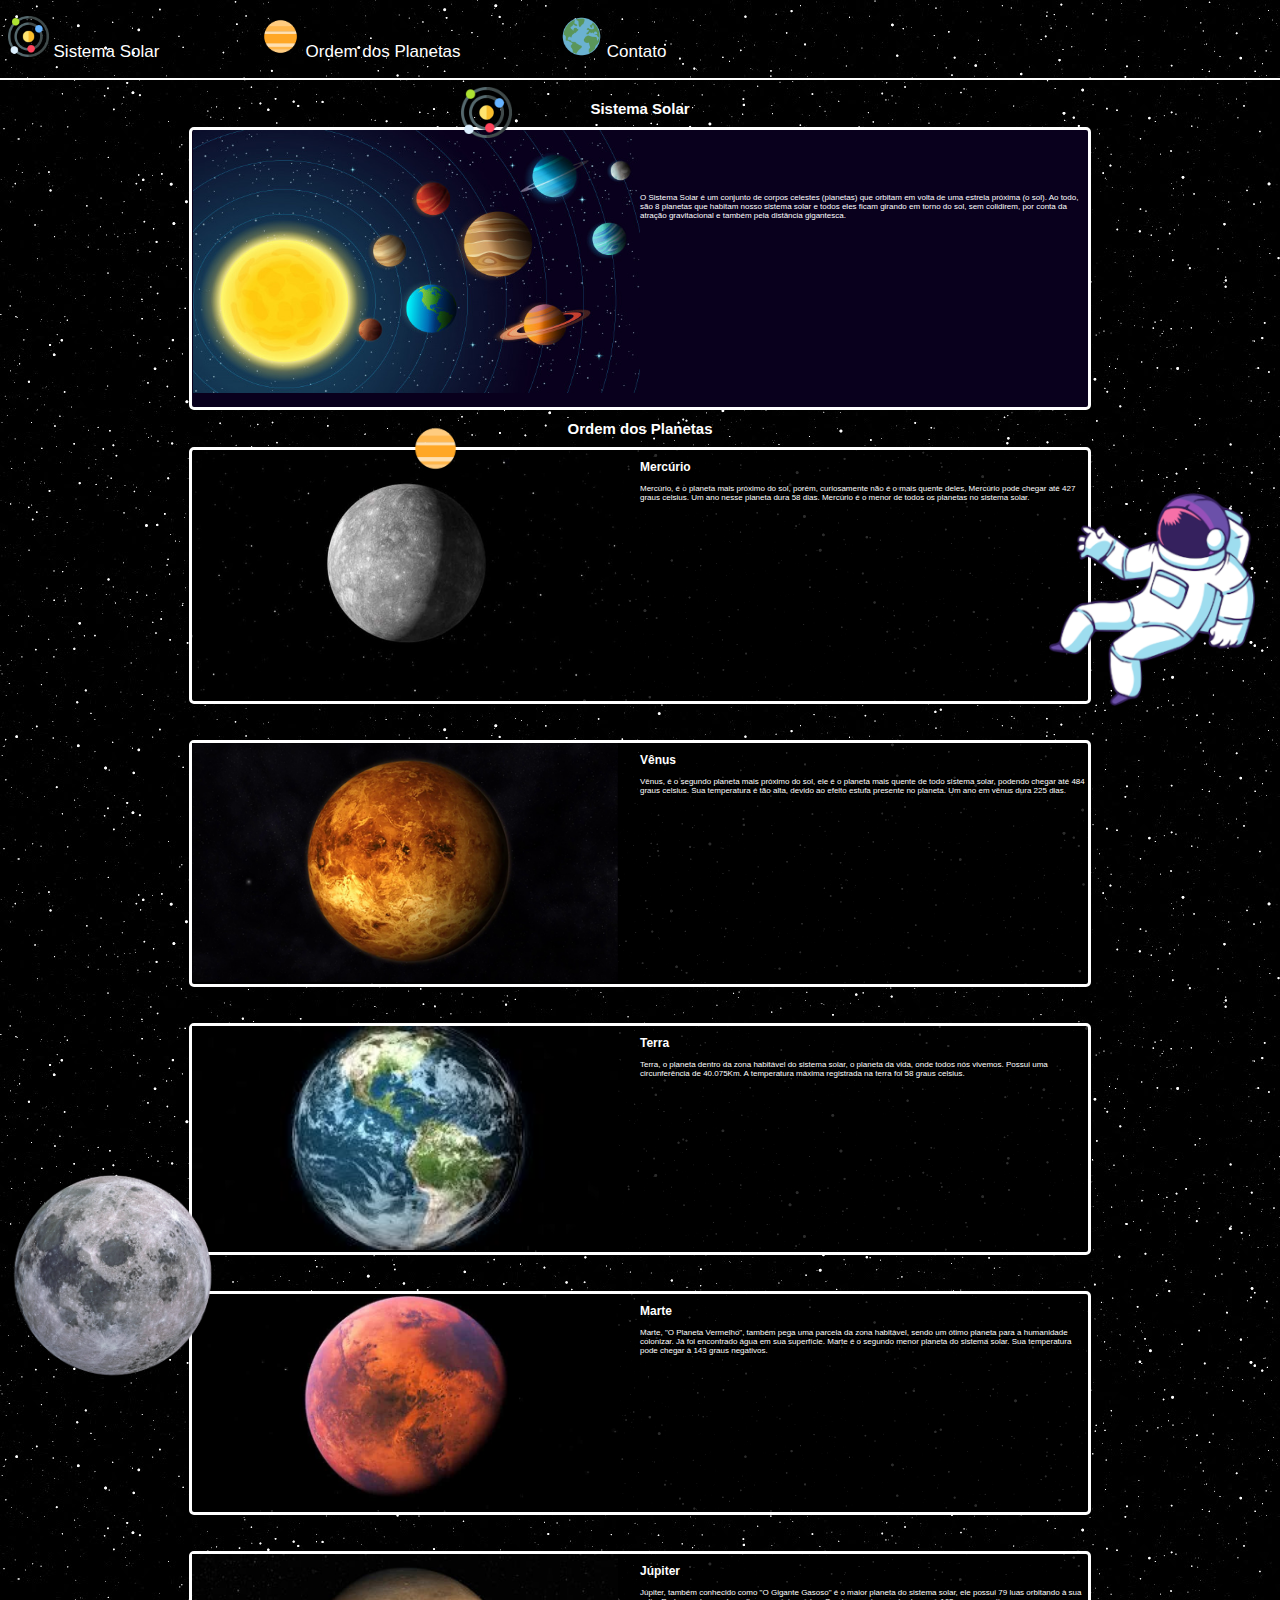
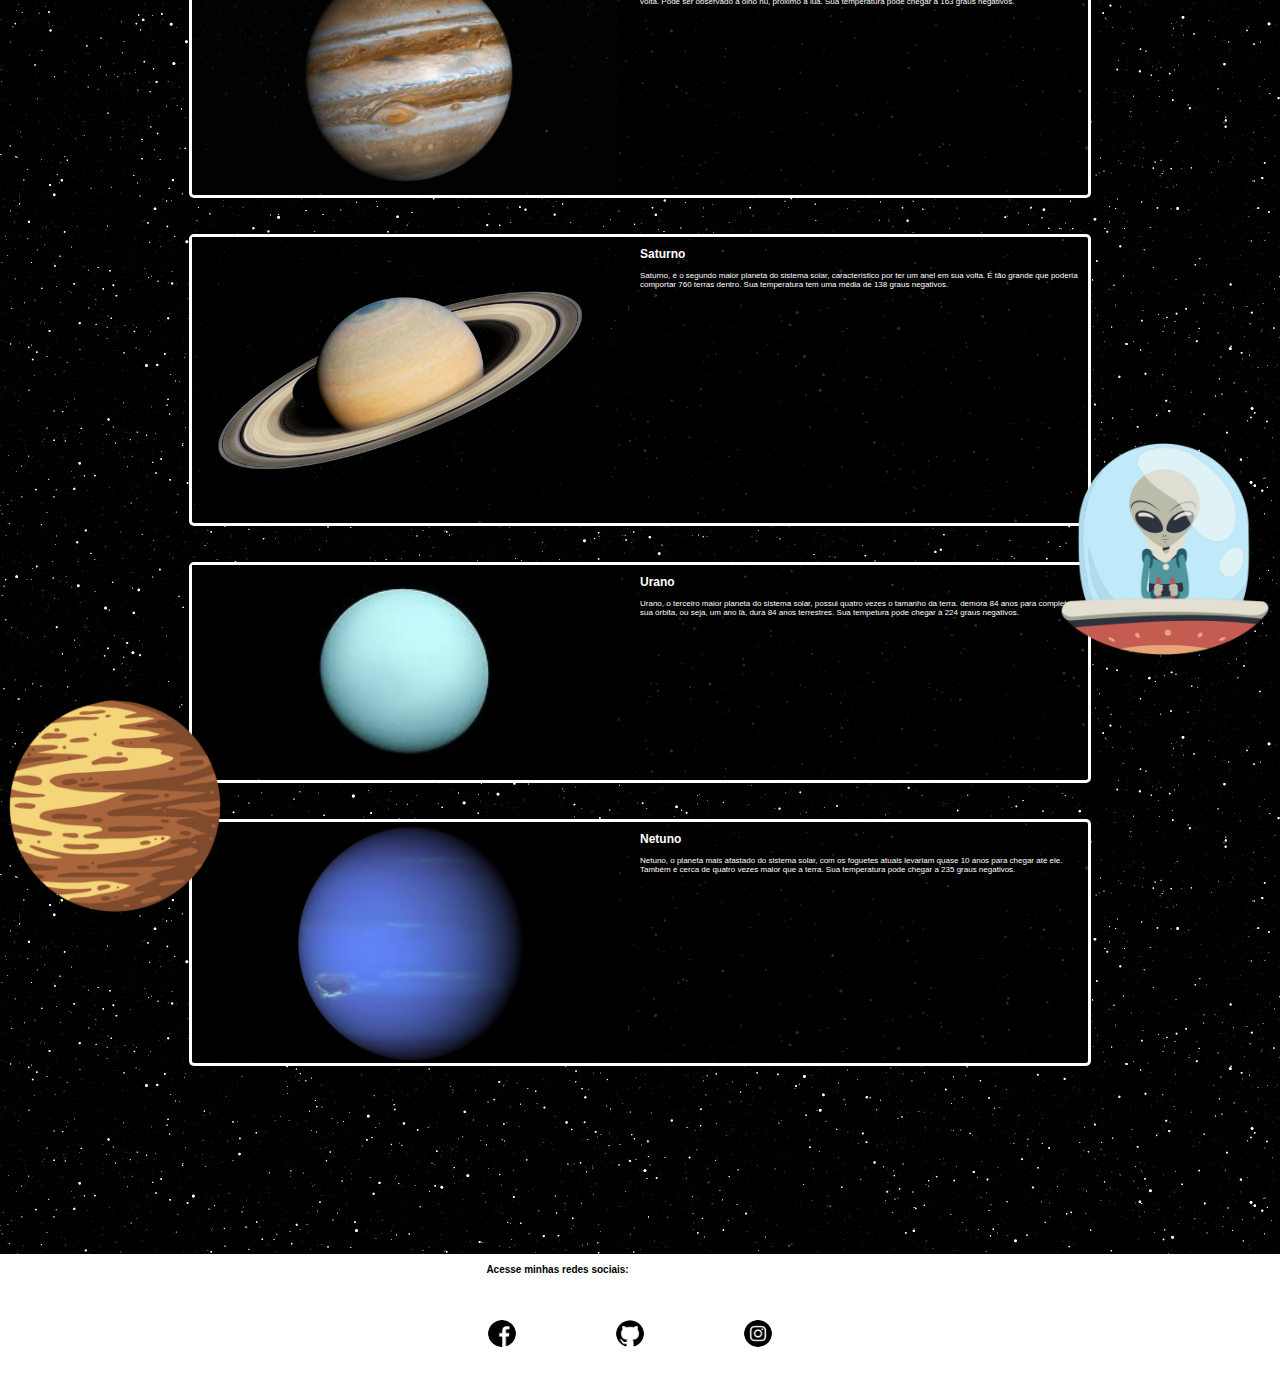
==== docs/index.html @ 7765296e "Add files via upload" ====
<!DOCTYPE html>
<html lang="pt-br">
<head>
    <meta charset="UTF-8">
    <meta http-equiv="X-UA-Compatible" content="IE=edge">
    <meta name="viewport" content="width=device-width, initial-scale=1.0">
    <title>Sistema Solar</title>
    <link rel="stylesheet" href="css/style.css">
    <link rel="shortcut icon" href="icons8-planeta-16.png" type="image/x-icon">
</head>
<body>
    <div class="container">
        <header>
            <nav class="cabeca">
                <ul>
                    <li> 
                        <a href="#icon-sistema"><img id="icon-header" src="imagens/icon-sistema.png" width="3%"></a> 
                        <a href="#icon-sistema" id="sistema">Sistema Solar</a>
                    </li>
                    <li>
                        <a href="#icon-ordem"><img id="venus" src="imagens/venus-planet.png" width="3%"></a>
                        <a href="#icon-ordem">Ordem dos Planetas</a>
                    </li>                 
                    <li id="lista">
                        <a href="#"><img id="terra" src="imagens/terra.png" width="3%"></a>
                        <a href="#">Contato</a>
                    </li>
                    
                </ul>
            </nav>
        </header>
        <main> 
          <img id="icon-sistema" src="imagens/icon-sistema.png" width="50"> 
          <h1 id="siste">Sistema Solar</h1>
          <section class="conteudo1">
                <div id="imagem-1">
                <img id="sistema-solar-img" src="imagens/sistema-solar.jpg" width="100%" height="95%">
                </div>
                <div class="txt-1">
                    <p id="texto1">O Sistema Solar é um conjunto de corpos celestes (planetas) que orbitam em volta de uma estrela próxima (o sol). Ao todo, são 8 planetas que habitam nosso sistema solar e todos eles ficam girando em torno do sol, sem colidirem, por conta da atração gravitacional e também pela distância gigantesca.</p>
                </div>
          </section>
          <img id="icon-ordem" src="imagens/venus-planet.png" width="40">
          <h1>Ordem dos Planetas</h1>
            <section class="conteudo2">
                <div id="imagem-1">
                <img id="mercuri" src="imagens/mercurio.jpg" width="95%" >
                </div>
                <div class="txt-1">
                    <h2>Mercúrio</h2>
                    <p>Mercúrio, é o planeta mais próximo do sol, porém, curiosamente não é o mais quente deles, Mercúrio pode chegar até 427 graus celsius. Um ano nesse planeta dura 58 dias. Mercúrio é o menor de todos os planetas no sistema solar.
                    </p>
                    <img id="astronauta" src="imagens/astrounauta.png" width="18%">
                </div>
            </section>
            <br> <br>
            <section class="conteudo2">
                <div id="venus-img">
                <img src="imagens/venus.png" width="95%">
                </div>
                <div class="txt-2">
                    <h2>Vênus</h2>
                    <p>Vênus, é o segundo planeta mais próximo do sol, ele é o planeta mais quente de todo sistema solar, podendo chegar até 484 graus celsius. Sua temperatura é tão alta, devido ao efeito estufa presente no planeta. Um ano em vênus dura 225 dias.
                    </p>
                </div>
            </section>
            <br> <br>
            <section class="conteudo2">
                <div id="terra-img">
                <img src="imagens/planeta-terrajpg.jpg" width="95%">
                </div>
                <div class="txt-2">
                    <h2>Terra</h2>
                    <p>Terra, o planeta dentro da zona habitável do sistema solar, o planeta da vida, onde todos nós vivemos. Possui uma circunferência de 40.075Km. A temperatura máxima registrada na terra foi 58 graus celsius.
                    </p>
                </div>
            </section>
            <br> <br>
            <img id="lua" src="imagens/moon.png" width="18%">
            <section class="conteudo2">
                <div id="marte-img">
                <img src="imagens/marte.jpg" width="95%" >
                </div>
                <div class="txt-2">
                    <h2>Marte</h2>
                    <p>Marte, "O Planeta Vermelho", também pega uma parcela da zona habitável, sendo um ótimo planeta para a humanidade colonizar. Já foi encontrado água em sua superfície. Marte é o segundo menor planeta do sistema solar. Sua temperatura pode chegar à 143 graus negativos.
                    </p>
                </div>
            </section>
            <br> <br>
            <section class="conteudo2">
                <div id="jupiter-img">
                <img src="imagens/jupiter.jpg" width="95%">
                </div>
                <div class="txt-3">
                    <h2>Júpiter</h2>
                    <p>Júpiter, também conhecido como "O Gigante Gasoso" é o maior planeta do sistema solar, ele possui 79 luas orbitando à sua volta. Pode ser observado a olho nu, próximo à lua. Sua temperatura pode chegar à 163 graus negativos.
                    </p>
                </div>
            </section>
            <br> <br>
            <section class="conteudo2">
                <div id="saturno-img">
                <img src="imagens/saturno.jpg" width="95%">
                </div>
                <div class="txt-3">
                    <h2>Saturno</h2>
                    <p>Saturno, é o segundo maior planeta do sistema solar, característico por ter um anel em sua volta. É tão grande que poderia comportar 760 terras dentro. Sua temperatura tem uma média de 138 graus negativos.
                    </p>
                </div>
            </section>
            <br> <br>
            <img id="alien" src="imagens/alien.png" width="18%">
            <section class="conteudo2">
                <div id="urano-img">
                <img src="imagens/Urano.jpg" width="95%">
                </div>
                <div class="txt-2">
                    <h2>Urano</h2>
                    <p>Urano, o terceiro maior planeta do sistema solar, possui quatro vezes o tamanho da terra. demora 84 anos para completar sua órbita, ou seja, um ano lá, dura 84 anos terrestres. Sua tempetura pode chegar à 224 graus negativos.
                    </p>
                </div>
            </section>
            <br> <br>
            <img id="plutao" src="imagens/plutao.png" width="18%">
            <section class="conteudo2">
                <div id="netuno-img">
                <img src="imagens/netuno.jpg" width="95%">
                </div>
                <div class="txt-2">
                    <h2>Netuno</h2>
                    <p>Netuno, o planeta mais afastado do sistema solar, com os foguetes atuais levariam quase 10 anos para chegar até ele. Também é cerca de quatro vezes maior que a terra. Sua temperatura pode chegar a 235 graus negativos.
                    </p>
                </div>
            </section>
        </main>
        <footer>
            <h3>Acesse minhas redes sociais:</h3>
            <div id="facebook">
                <a id="face-link" href="https://www.facebook.com/fabiano.ferreira.712714/" target="_blank" rel="external">
                    <img src="imagens/facebook.png" width="40%" height="30%">
                </a>
            </div>
            <div id="github">
               <a href="https://github.com/Fabe-0" target="_blank" rel="external">
                <img src="imagens/github.png" width="40%" height="30%">
            </a>
            </div>
            <div id="instagram">
                <a href="https://www.instagram.com/fabe__oliveira/" target="_blank" rel="external">
                    <img src="imagens/instagram.png" width="40%" height="30%">
            </a>
            </div> 
        </footer>
    </div>
</body>
</html>
---- docs/css/style.css ----
body{
    margin: 0;
    padding: 0;
    background-image: url('/imagens/space.jpg');
    color: white;
    font-family: Arial, Helvetica, sans-serif;
}
.container{
    display: grid;
    grid-template-rows: 15% 70% 15%;
}
#siste{
    margin-top: -25%;
}
#texto1{
    margin-top: 14%;
}
.cabeca{
    
    border-bottom: 2px solid white;
}
footer{
    height: 30%;
    margin-top: 37%;
    background-color: white;
    display: grid;
    grid-template-columns: repeat(3, 0.1fr);
}
.cabeca ul a{
    list-style: none;
    text-decoration: none;
    color: white;
}
ul{
    margin-left: -10%;
}
ul li{
    display: inline;
    font-size: 17px;
    margin-left: 7%;
}
#icon-sistema{
    position: absolute;
    width: 4%;
    margin-left: 36%;
    margin-top: -26%;  
    animation: SolarSistem 5s infinite;
}
  @keyframes SolarSistem{
      100%{
          transform: rotate(360deg)
      }
  }
#icon-ordem{
    position: absolute;
    width: 4%;
    margin-left: 32%;
    margin-top: 1%;
  
}
h1{
    text-align: center;
    font-size: 15px;
}
.conteudo1{
    background-color: #09001d;
     border: 3px solid white;
     border-radius: 5px;
     width: 70%;
     font-size: 8px;
     margin: 0 auto;
     display: grid;
     grid-template-columns: 1fr 1fr;
}
.conteudo2{
    background-color: #000000d3;
     border: 3px solid white;
     border-radius: 5px;
     width: 70%;
     font-size: 8px;
     margin: 0 auto;
     display: grid;
     grid-template-columns: 1fr 1fr;
}
.conteudo3{
    background-color: #010505e7;
     border: 3px solid white;
     border-radius: 5px;
     width: 70%;
     font-size: 8px;
     margin: 0 auto;
     display: grid;
     grid-template-columns: 1fr 1fr;
}
#astronauta{
    position: absolute;
    margin-left: 31%;
    margin-top: -2%;
    animation: astronauta infinite;
    animation-duration: 20s;
}
 @keyframes astronauta{
    0%{margin-top: -2%;}
    10%{margin-top:2%}
    20%{margin-top: -2%;}
    30%{margin-top:2%;}
    40%{margin-top: -2%;}
    50%{margin-top:2%;}
    60%{margin-top: -2%;}
    70%{margin-top:2%;}
    80%{margin-top: -2%;}
    90%{margin-top:2%;}
    100%{margin-top: -2%;}
 }
#lua{
    position: absolute;
    margin-top: -10%;
    animation: lua infinite 5s;
}
#alien{
    position: absolute;
    margin-top: -10%;
    margin-left: 82%;
    animation: etzin infinite;
    animation-duration: 10s;
    animation-timing-function: ease;
    animation-delay: 2s;
}
@keyframes etzin{
    0%{margin-top: -2%;}
    10%{margin-top:2%}
    20%{margin-top: -2%;}
    30%{margin-top:2%;}
    40%{margin-top: -2%;}
    50%{margin-top:2%;}
    60%{margin-top: -2%;}
    70%{margin-top:2%;}
    80%{margin-top: -2%;}
    90%{margin-top:2%;}
    100%{
        margin-top: -2%;
    }
 }
#plutao{
    position: absolute;
    margin-top: -10%;
}
#imagem-1{
    margin-left: 0.2%;
}
h3{ 
    position: absolute;
    font-size: 10px;
    margin-left: 38%;
    color: black;
  
}
#facebook{
    position: absolute;
    margin-left: 38%;
    margin-top: 5%;
    cursor: pointer;
    transition: transform 2s;
}
#facebook img{
    width: 40%;
    border: 2px solid white;
    border-radius: 50%;
    
    transition: background-color .5s;
}
#facebook img:hover{
    transform: translateY(-10%);
    background-color: #3666a5;
    border: 2px solid #1773EA;
    transition: border .5s;
    
}
#github{
    position: absolute;
    margin-left: 48%;
    margin-top: 5%;
    cursor: pointer;
    transition: transform .5s;
    transition: background-color .5s;
}
#github img{
    border: 2px solid white;
    border-radius: 50%;
}
#github img:hover{
    transform: translateY(-10%);
    background-color: gray;
    border: 2px solid gray;
    transition: border .5s;
}
#instagram{
    position: absolute;
    margin-left: 58%;
    margin-top: 5%;
    cursor: pointer;
    transition: transform .5s;
}
#instagram img{
    border: 2px solid white;
    border-radius: 50%;
}
#instagram img:hover{
    transform: translateY(-10%);
    background: linear-gradient(90deg, #0011ff,#ff0000,#e6ff03 );
    border: 2px solid #e1306c;
    border-radius: 50%;
    transition: border .5s;
}
  @media (max-width: 500px){
    ul{
        margin-left: -15%;
    }
    ul li{
        display: inline;
        font-size: 10px;
        margin-left: -1%;
    }
    #icon-header{
        width: 5%;
    }
    #venus{
        width: 5%;
    }
    #lista{
        display: none;
    }
    #icon-sistema{
        width: 10%;
        margin-top: -106%;
        margin-left: 13%;
    }
    #siste{
        margin-top: -105%;
    }
    #icon-ordem{
        width: 10%;
        margin-top: 4%;
        margin-left: 3%;
    }
    .conteudo1{
        background-color: #09001d;
         border: 3px solid white;
         border-radius: 11px;
         width: 70%;
         font-size: 15px;
         margin: 0 auto;
         margin-right: 15%;
         display: grid;
         grid-template-rows: 1fr 0.7fr;
    }
    .conteudo2{
        background-color: #000000d3;
        border: 3px solid white;
        border-radius: 11px;
        width: 70%;
        font-size: 6px;
        margin: 0 auto;
         margin-right: 15%;
         display: grid;
         grid-template-rows: 1fr 0.9fr;
    }
    #sistema-solar-img{
        margin-top: -3%;
        width: 190%;
        height: 90%;
    }
    .txt-1{
        position: absolute;
        font-size: 6px;
        margin-top: 35%;
        margin-left: 3% ;
        width: 65%;
    }
    #imagem-1{
        margin-top: 8%;
    }
    #mercuri{
        margin-top: -4%;
        margin-left: 2%;
        width: 190%;
        height: 100%;
    }
    .txt-2{
        position: absolute;
        margin-top: 30%;
        margin-left: 3% ;
        width: 65%;
   }
   #astronauta{
        position: absolute;
        width: 50%;
        margin-left: 70%;
        margin-top: -10%;
   }
   #venus-img{
        margin-top: 2%;
        margin-left: 2%;
        width: 205%;
        height: 20%;
   }
   #terra-img{
        margin-top: 5%;
        margin-left: 2%;
         width: 205%;
         height: 20%;
   }
   #lua{
         width: 35%;
         margin-top: -30%;
         margin-left: -5%;
   }
   #marte-img{
        margin-top: 4%;
        margin-left: 2%;
        width: 205%;
        height: 15%;
   }
   #jupiter-img{
        margin-top: 2%;
        margin-left: 4%;
        width: 200%;
        height: 15%;
   }
   .txt-3{
    position: absolute;
    margin-top: 38%;
    margin-left: 3% ;
    width: 65%;
}
   #saturno-txt{
       margin-top: 100%;
   }
   #saturno-img{
       margin-left: 4%;
       margin-top: 1%;
        width: 190%;
        height: 15%;
   }
   #alien{
        width: 30%;
        margin-top: -30%;
        margin-left: 70%;
   }
   #urano-img{
        margin-top: 3%;
        margin-left: 4%;
        width: 200%;
        height: 20%;
   }
   #plutao{
        width: 30%;
        margin-top: -25%;
        margin-left: -2%;
   } 
   #netuno-img{
        margin-top: 1%;
        margin-left: 4%;
        width: 195%;
        height: 15%;
   }
   footer{
        width: 100%;
        height: 25%;
        margin-top: 130%;
   }
   h3{
        margin-left: 14%;
   }
   #facebook{
       width: 30%;
        margin-top: 15%;
        margin-left: 16%;
   }
   #github{
        width: 30%;
        margin-top: 15%;
        margin-left: 44%;
   }
   #instagram{
        width: 30%;
        margin-top: 15%;
        margin-left: 72%;
   }
}
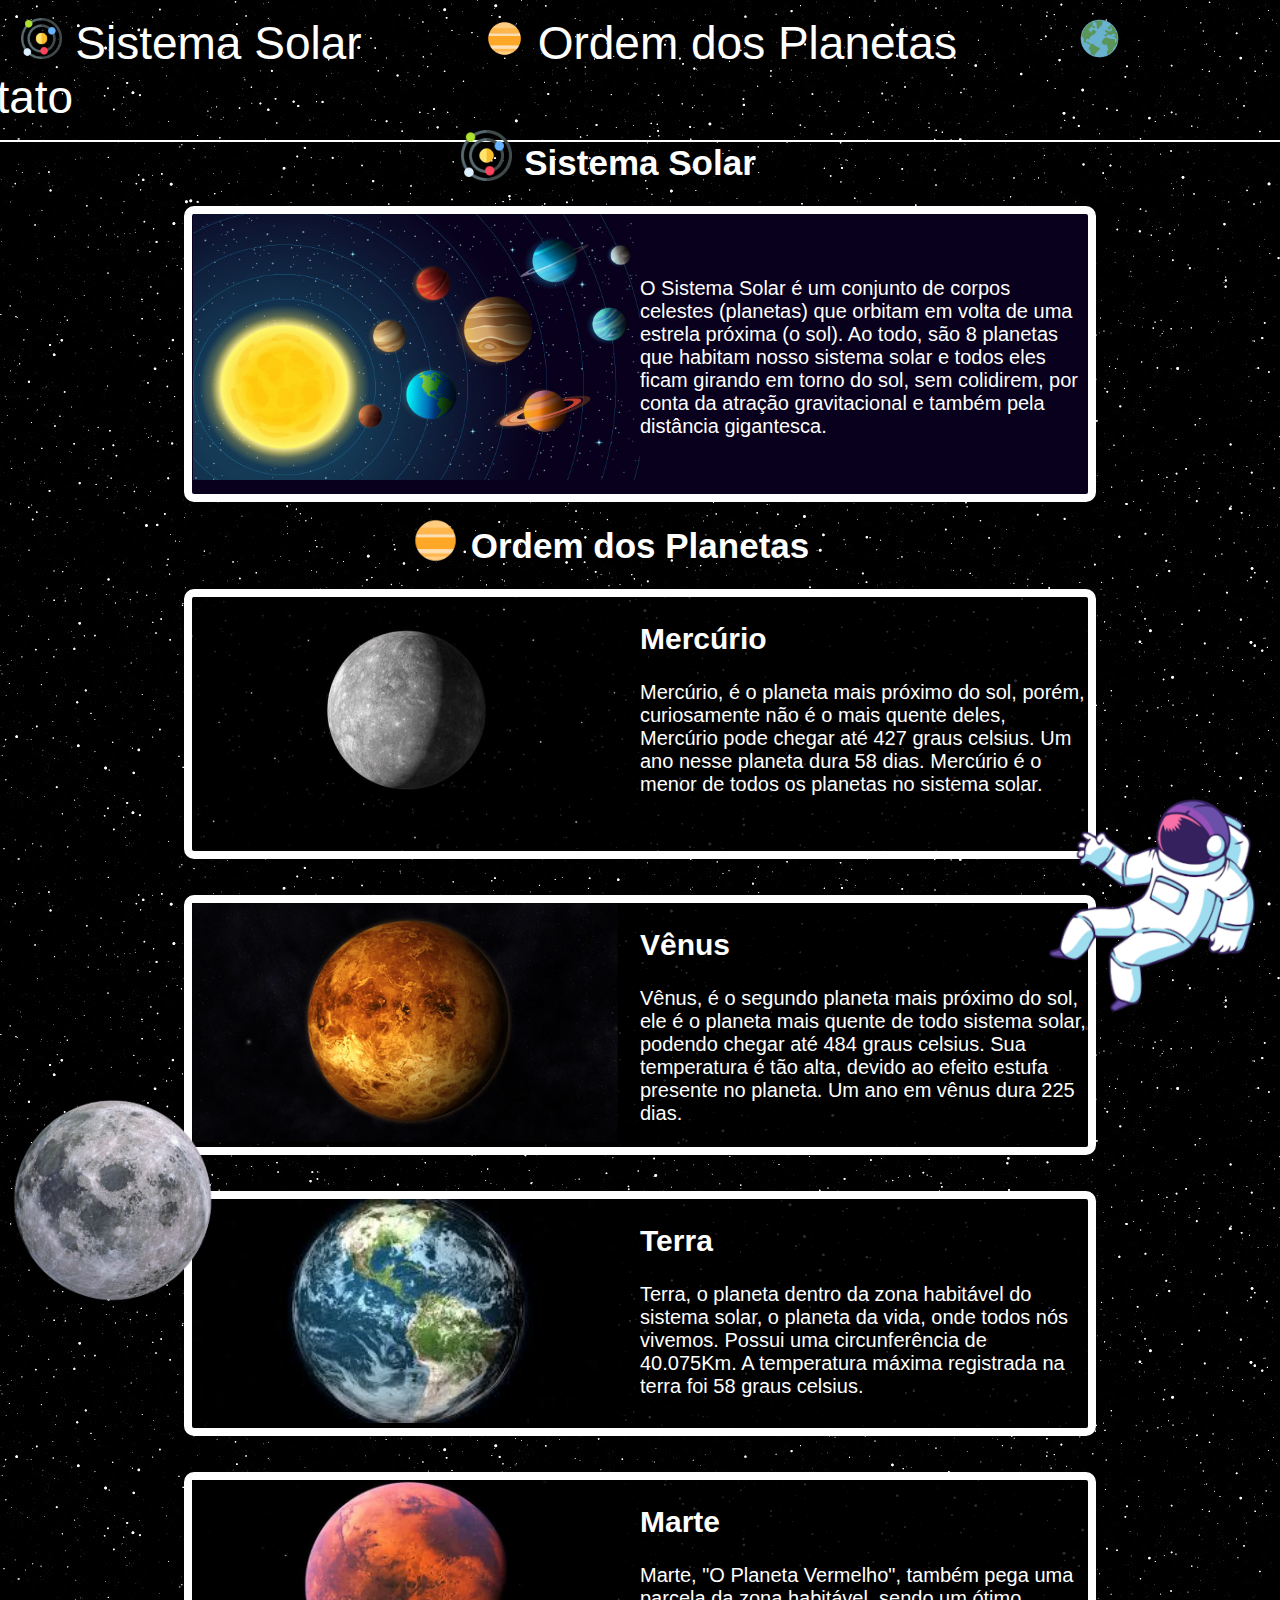
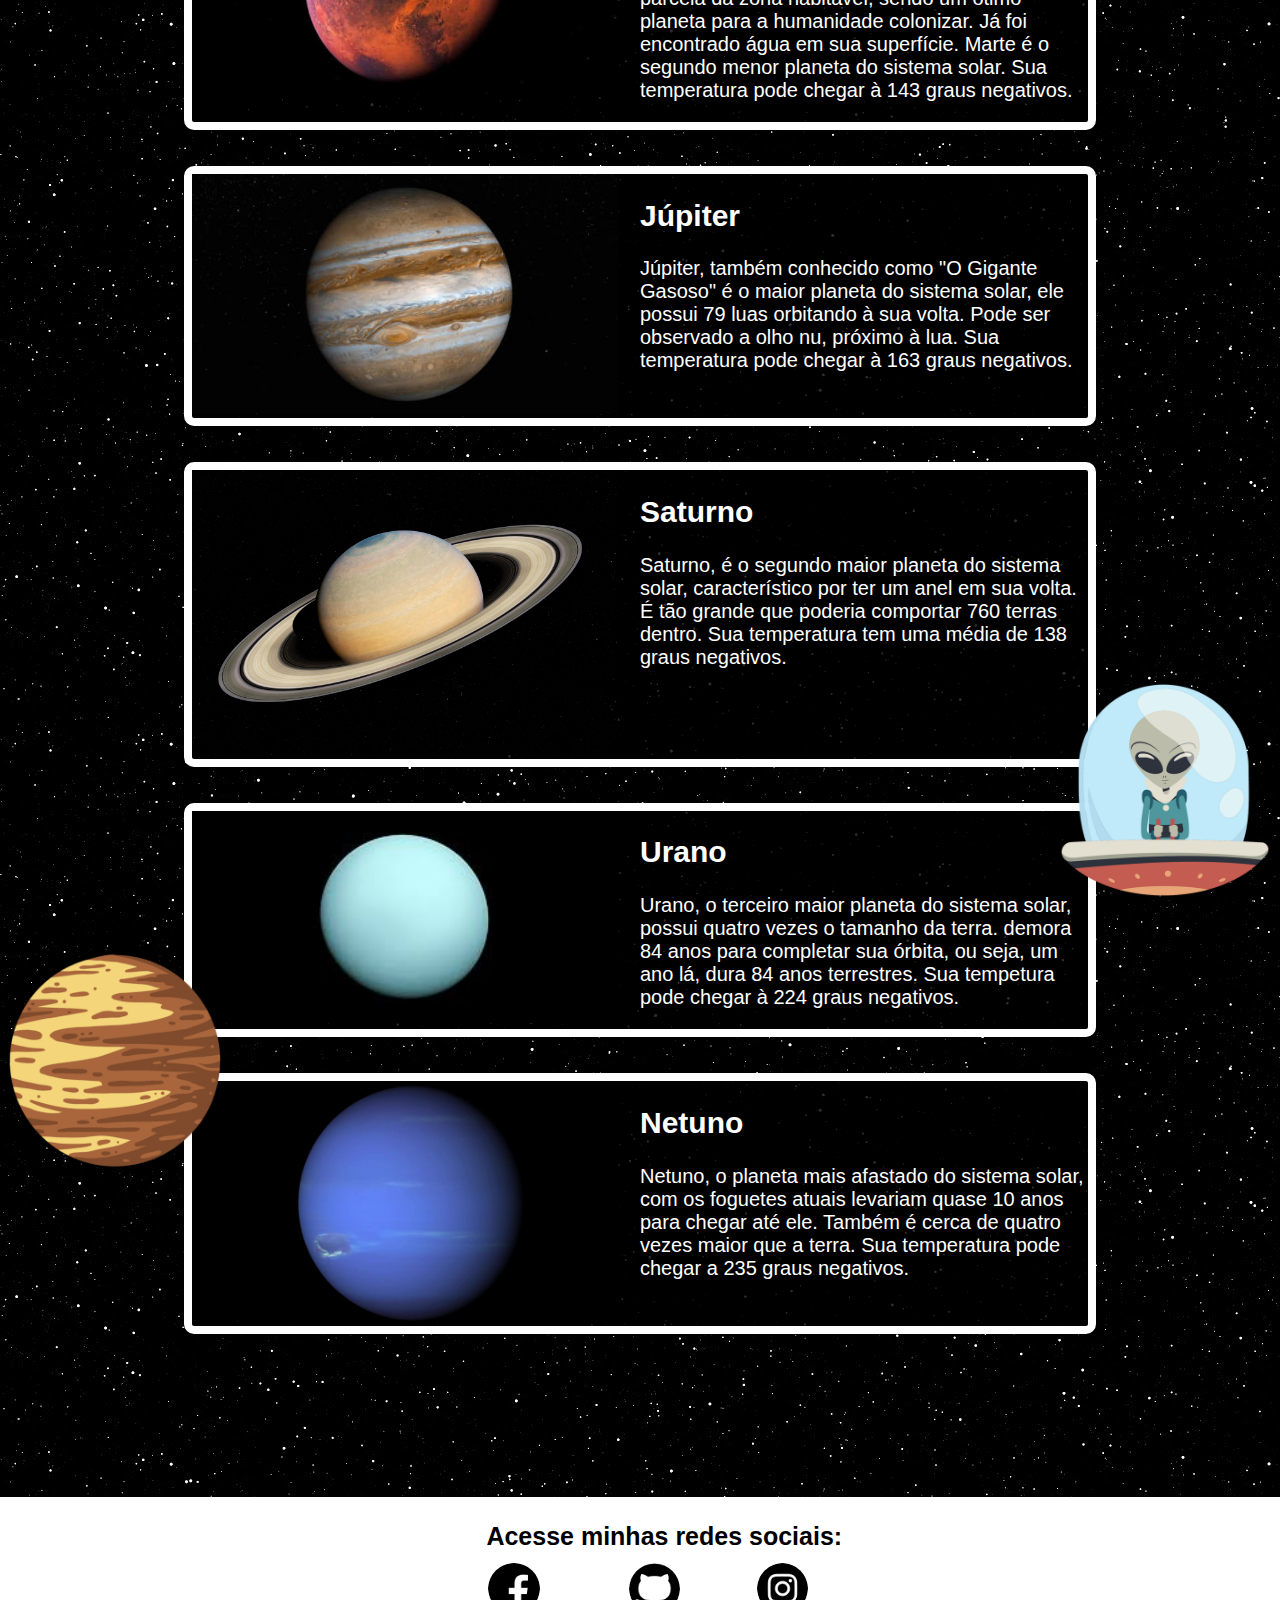
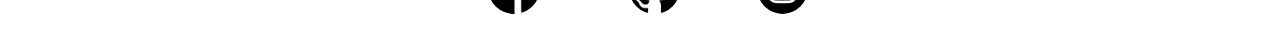
==== commit 2efe0254: "Update index.html" ====
--- a/docs/index.html
+++ b/docs/index.html
@@ -6,7 +6,7 @@
     <meta name="viewport" content="width=device-width, initial-scale=1.0">
     <title>Sistema Solar</title>
     <link rel="stylesheet" href="css/style.css">
-    <link rel="shortcut icon" href="icons8-planeta-16.png" type="image/x-icon">
+    <link rel="shortcut icon" href="imagens/icons8-planeta-16.png" type="image/x-icon">
 </head>
 <body>
     <div class="container">
@@ -154,4 +154,4 @@
         </footer>
     </div>
 </body>
-</html>+</html>
--- a/docs/css/style.css
+++ b/docs/css/style.css
@@ -1,7 +1,7 @@
 body{
     margin: 0;
     padding: 0;
-    background-image: url('/imagens/space.jpg');
+    background-image: url("../imagens/space.jpg");
     color: white;
     font-family: Arial, Helvetica, sans-serif;
 }
@@ -16,7 +16,6 @@
     margin-top: 14%;
 }
 .cabeca{
-    
     border-bottom: 2px solid white;
 }
 footer{
@@ -36,8 +35,9 @@
 }
 ul li{
     display: inline;
-    font-size: 17px;
-    margin-left: 7%;
+    font-size: 46px;
+    font-family: Arial, Helvetica, sans-serif;
+    margin-left: 8%;
 }
 #icon-sistema{
     position: absolute;
@@ -60,34 +60,34 @@
 }
 h1{
     text-align: center;
-    font-size: 15px;
+    font-size: 35px;
 }
 .conteudo1{
     background-color: #09001d;
-     border: 3px solid white;
-     border-radius: 5px;
+     border: 8px solid white;
+     border-radius: 10px;
      width: 70%;
-     font-size: 8px;
+     font-size: 20px;
      margin: 0 auto;
      display: grid;
      grid-template-columns: 1fr 1fr;
 }
 .conteudo2{
     background-color: #000000d3;
-     border: 3px solid white;
-     border-radius: 5px;
+     border: 8px solid white;
+     border-radius: 10px;
      width: 70%;
-     font-size: 8px;
+     font-size: 20px;
      margin: 0 auto;
      display: grid;
      grid-template-columns: 1fr 1fr;
 }
 .conteudo3{
     background-color: #010505e7;
-     border: 3px solid white;
-     border-radius: 5px;
+     border: 8px solid white;
+     border-radius: 10px;
      width: 70%;
-     font-size: 8px;
+     font-size: 20px;
      margin: 0 auto;
      display: grid;
      grid-template-columns: 1fr 1fr;
@@ -114,7 +114,7 @@
  }
 #lua{
     position: absolute;
-    margin-top: -10%;
+    margin-top: -30%;
     animation: lua infinite 5s;
 }
 #alien{
@@ -150,13 +150,14 @@
 }
 h3{ 
     position: absolute;
-    font-size: 10px;
+    font-size: 25px;
     margin-left: 38%;
     color: black;
   
 }
 #facebook{
     position: absolute;
+    width: 10%;
     margin-left: 38%;
     margin-top: 5%;
     cursor: pointer;
@@ -178,7 +179,8 @@
 }
 #github{
     position: absolute;
-    margin-left: 48%;
+    width: 10%;
+    margin-left: 49%;
     margin-top: 5%;
     cursor: pointer;
     transition: transform .5s;
@@ -196,7 +198,8 @@
 }
 #instagram{
     position: absolute;
-    margin-left: 58%;
+    width: 10%;
+    margin-left: 59%;
     margin-top: 5%;
     cursor: pointer;
     transition: transform .5s;
@@ -218,8 +221,8 @@
     }
     ul li{
         display: inline;
-        font-size: 10px;
-        margin-left: -1%;
+        font-size: 23px;
+        margin-left: 8%;
     }
     #icon-header{
         width: 5%;
@@ -232,11 +235,11 @@
     }
     #icon-sistema{
         width: 10%;
-        margin-top: -106%;
+        margin-top: -95%;
         margin-left: 13%;
     }
     #siste{
-        margin-top: -105%;
+        margin-top: -95%;
     }
     #icon-ordem{
         width: 10%;
@@ -245,8 +248,8 @@
     }
     .conteudo1{
         background-color: #09001d;
-         border: 3px solid white;
-         border-radius: 11px;
+         border: 5px solid white;
+         border-radius: 15px;
          width: 70%;
          font-size: 15px;
          margin: 0 auto;
@@ -259,7 +262,7 @@
         border: 3px solid white;
         border-radius: 11px;
         width: 70%;
-        font-size: 6px;
+        font-size: 15px;
         margin: 0 auto;
          margin-right: 15%;
          display: grid;
@@ -272,7 +275,7 @@
     }
     .txt-1{
         position: absolute;
-        font-size: 6px;
+        font-size: 15px;
         margin-top: 35%;
         margin-left: 3% ;
         width: 65%;
@@ -311,8 +314,8 @@
          height: 20%;
    }
    #lua{
-         width: 35%;
-         margin-top: -30%;
+         width: 30%;
+         margin-top: -100%;
          margin-left: -5%;
    }
    #marte-img{
@@ -354,8 +357,8 @@
         height: 20%;
    }
    #plutao{
-        width: 30%;
-        margin-top: -25%;
+        width: 25%;
+        margin-top: -15%;
         margin-left: -2%;
    } 
    #netuno-img{
@@ -367,7 +370,7 @@
    footer{
         width: 100%;
         height: 25%;
-        margin-top: 130%;
+        margin-top: 125%;
    }
    h3{
         margin-left: 14%;
@@ -387,4 +390,4 @@
         margin-top: 15%;
         margin-left: 72%;
    }
-}+}
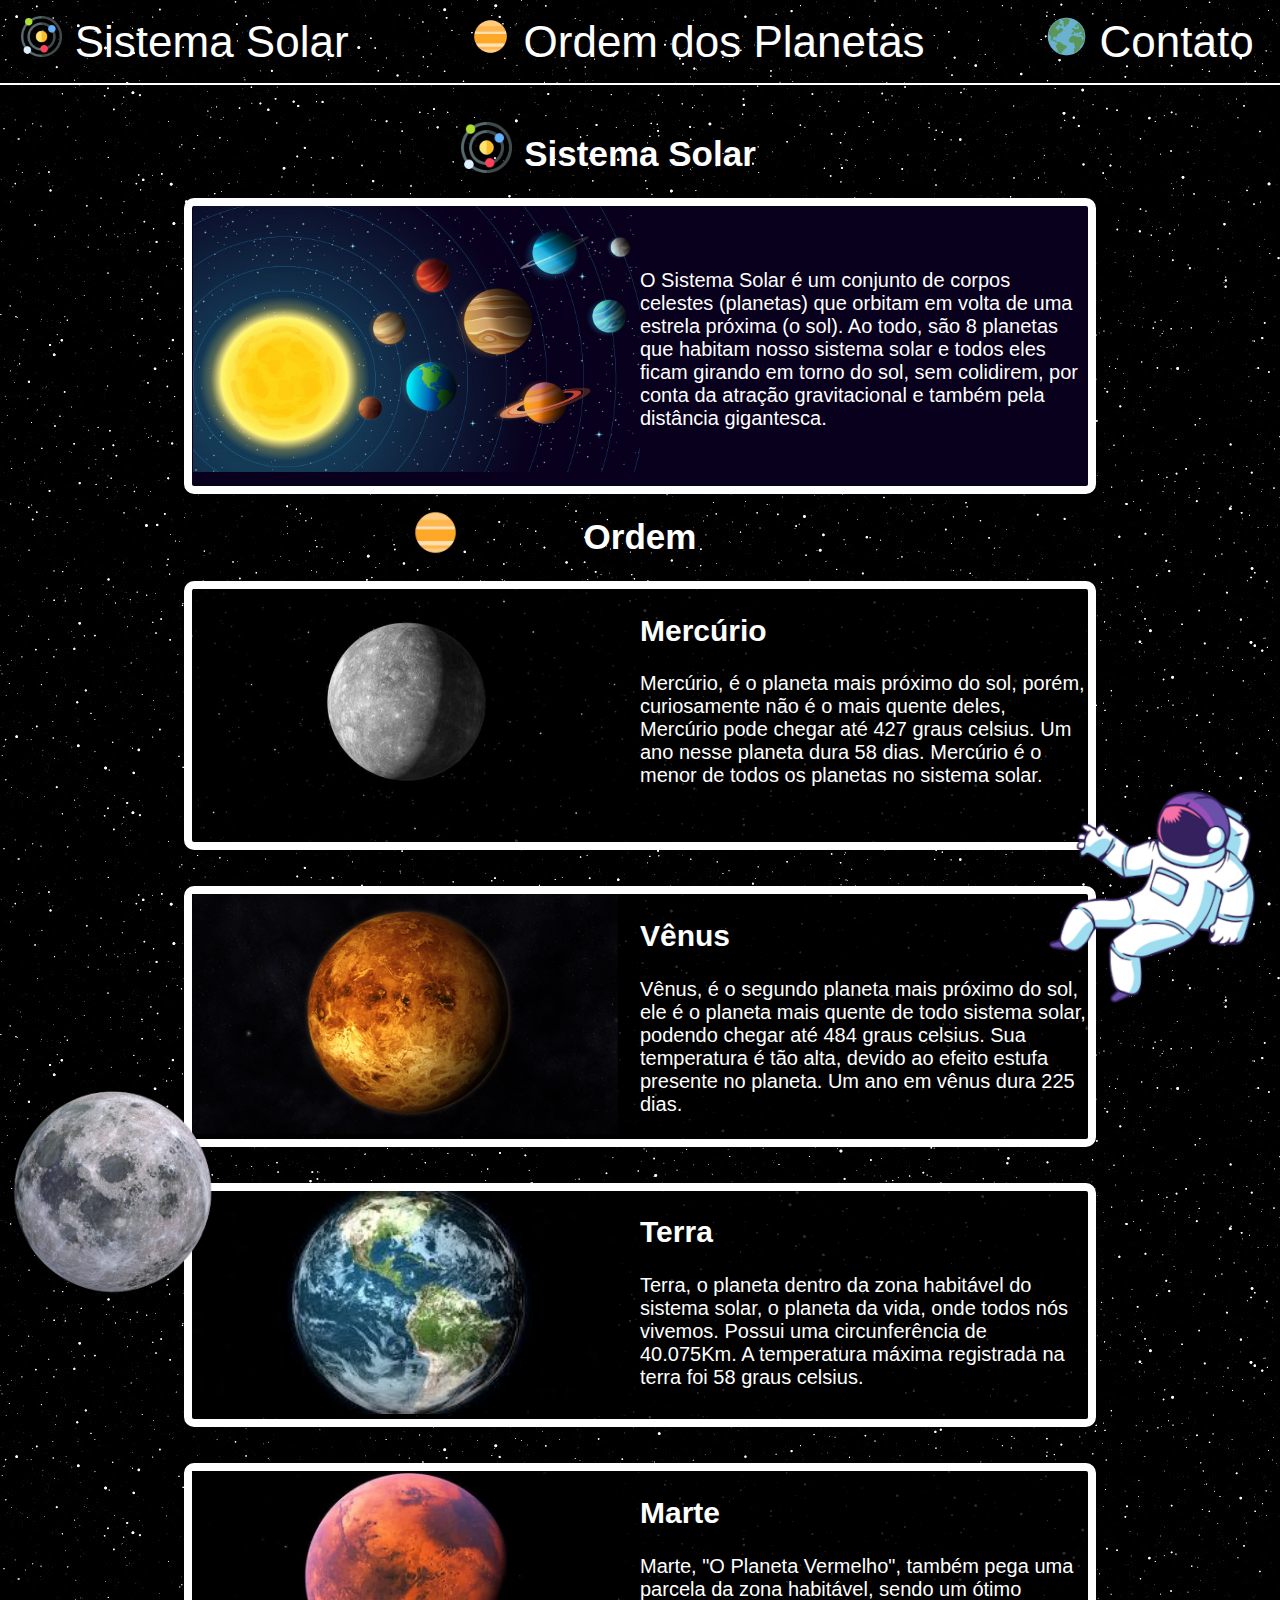
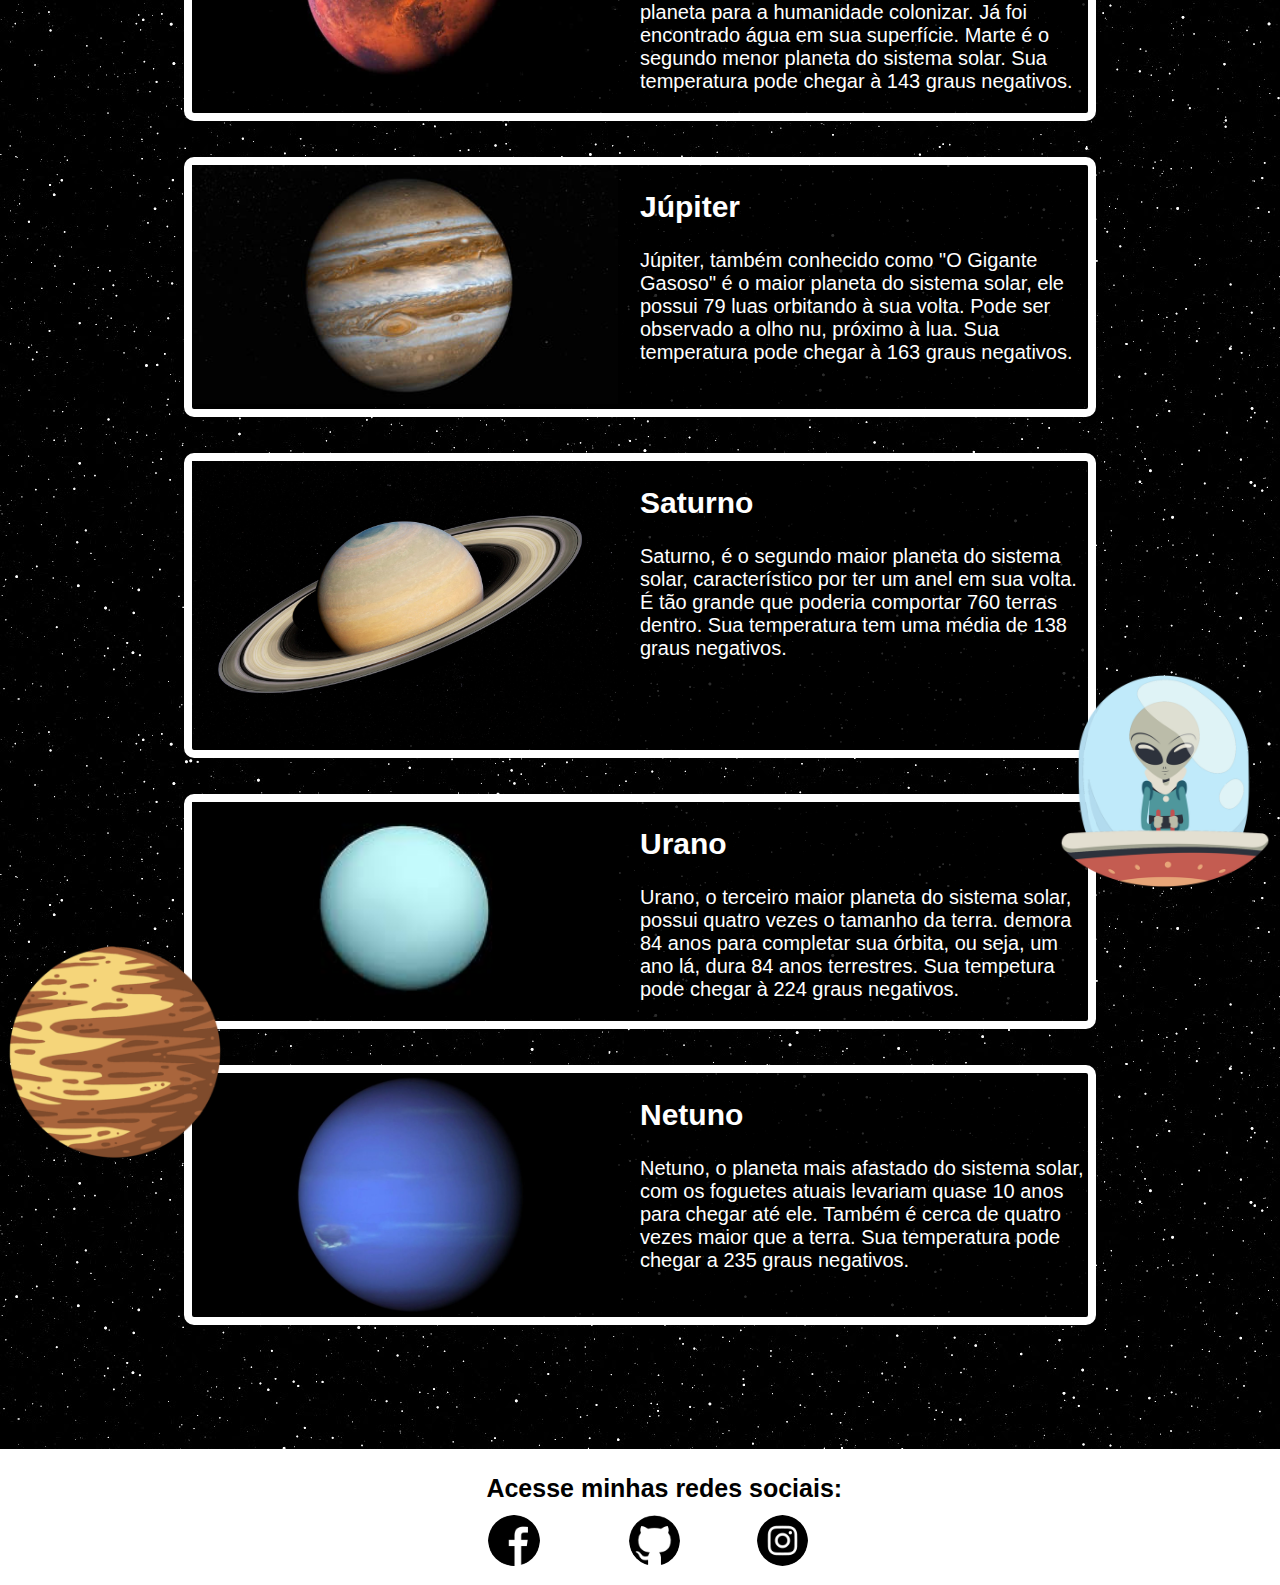
==== commit 6714c296: "Update index.html" ====
--- a/docs/index.html
+++ b/docs/index.html
@@ -41,7 +41,7 @@
                 </div>
           </section>
           <img id="icon-ordem" src="imagens/venus-planet.png" width="40">
-          <h1>Ordem dos Planetas</h1>
+          <h1>Ordem</h1>
             <section class="conteudo2">
                 <div id="imagem-1">
                 <img id="mercuri" src="imagens/mercurio.jpg" width="95%" >
--- a/docs/css/style.css
+++ b/docs/css/style.css
@@ -11,6 +11,7 @@
 }
 #siste{
     margin-top: -25%;
+    font-size: 35px;
 }
 #texto1{
     margin-top: 14%;
@@ -35,7 +36,7 @@
 }
 ul li{
     display: inline;
-    font-size: 46px;
+    font-size: 44px;
     font-family: Arial, Helvetica, sans-serif;
     margin-left: 8%;
 }
@@ -215,14 +216,14 @@
     border-radius: 50%;
     transition: border .5s;
 }
-  @media (max-width: 500px){
+  @media (max-width: 550px){
     ul{
-        margin-left: -15%;
+        margin-left: -14%;
     }
     ul li{
         display: inline;
-        font-size: 23px;
-        margin-left: 8%;
+        font-size: 17px;
+        margin-left: 7%;
     }
     #icon-header{
         width: 5%;
@@ -235,23 +236,28 @@
     }
     #icon-sistema{
         width: 10%;
-        margin-top: -95%;
-        margin-left: 13%;
+        margin-top: -100%;
+        margin-left: 14%;
     }
     #siste{
-        margin-top: -95%;
-    }
+        margin-top: -100%;
+        margin-left: 1%;
+        font-size: 30px;   
+    }
+    #h1{
+        font-size: 30px
+      }
     #icon-ordem{
         width: 10%;
         margin-top: 4%;
-        margin-left: 3%;
+        margin-left: 2%;
     }
     .conteudo1{
         background-color: #09001d;
          border: 5px solid white;
          border-radius: 15px;
          width: 70%;
-         font-size: 15px;
+         font-size: 14px;
          margin: 0 auto;
          margin-right: 15%;
          display: grid;
@@ -259,10 +265,10 @@
     }
     .conteudo2{
         background-color: #000000d3;
-        border: 3px solid white;
+        border: 5px solid white;
         border-radius: 11px;
         width: 70%;
-        font-size: 15px;
+        font-size: 12px;
         margin: 0 auto;
          margin-right: 15%;
          display: grid;
@@ -275,7 +281,7 @@
     }
     .txt-1{
         position: absolute;
-        font-size: 15px;
+        font-size: 12px;
         margin-top: 35%;
         margin-left: 3% ;
         width: 65%;
@@ -291,7 +297,7 @@
     }
     .txt-2{
         position: absolute;
-        margin-top: 30%;
+        margin-top: 29%;
         margin-left: 3% ;
         width: 65%;
    }
@@ -374,6 +380,7 @@
    }
    h3{
         margin-left: 14%;
+        font-size: 20px;
    }
    #facebook{
        width: 30%;
